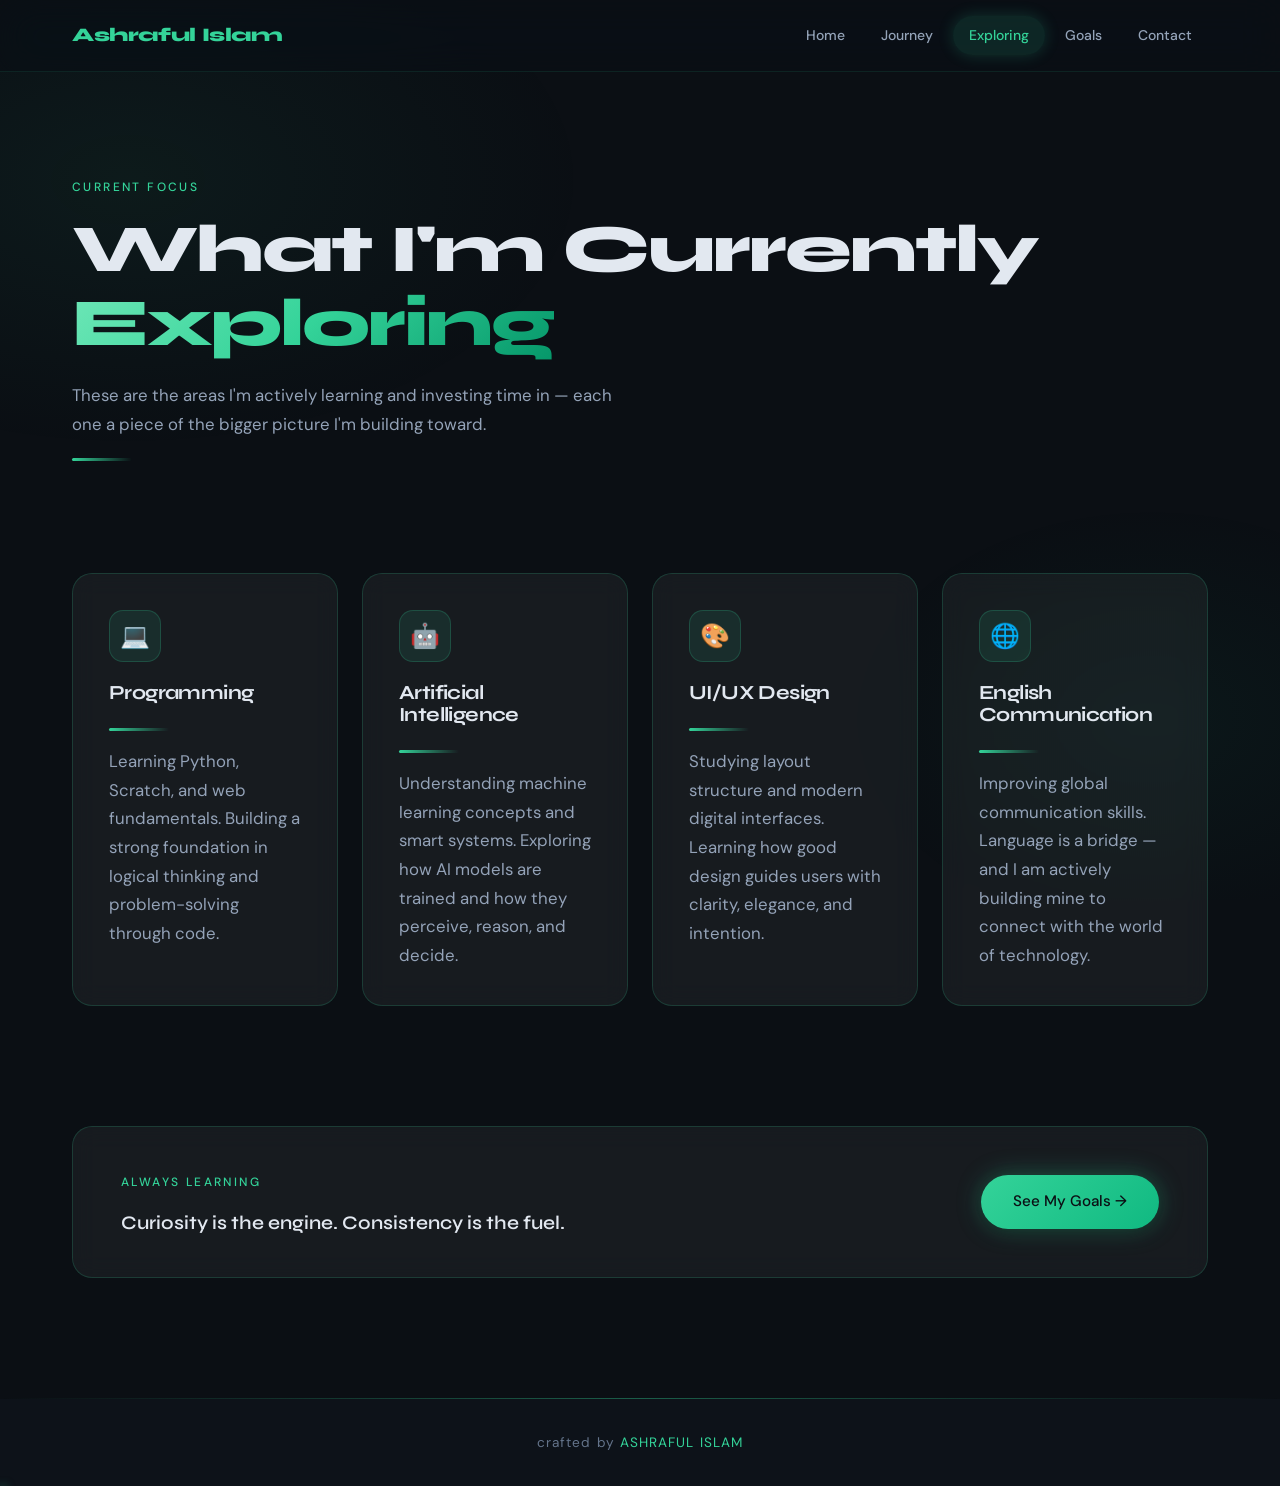
==== exploring.html @ d42720ee "Add files via upload" ====
<!DOCTYPE html>
<html lang="en">
<head>
  <meta charset="UTF-8" />
  <meta name="viewport" content="width=device-width, initial-scale=1.0" />
  <title>Ashraful Islam — Exploring</title>
  <link rel="stylesheet" href="style.css" />
</head>
<body>

  <!-- HEADER -->
  <header>
    <div class="container">
      <a href="index.html" class="logo">Ashraful Islam</a>
      <button class="hamburger" aria-label="Toggle menu">
        <span></span><span></span><span></span>
      </button>
      <nav>
        <a href="index.html">Home</a>
        <a href="journey.html">Journey</a>
        <a href="exploring.html" class="active">Exploring</a>
        <a href="goals.html">Goals</a>
        <a href="contact.html">Contact</a>
      </nav>
    </div>
  </header>

  <main>

    <!-- PAGE HERO -->
    <section style="padding: 100px 0 60px;">
      <div class="container">
        <div class="fade-in">
          <span class="section-label">Current Focus</span>
        </div>
        <h1 class="fade-up delay-1" style="margin-bottom: 20px;">
          What I'm Currently <span class="gradient-text">Exploring</span>
        </h1>
        <p class="fade-up delay-2" style="max-width: 560px;">
          These are the areas I'm actively learning and investing time in — each one a piece of the bigger picture I'm building toward.
        </p>
        <div class="divider fade-up delay-3"></div>
      </div>
    </section>

    <!-- CARDS GRID -->
    <section style="padding: 20px 0 120px;">
      <div class="container">
        <div class="cards-grid">

          <!-- Card 1 -->
          <div class="glass-card explore-card fade-up delay-1">
            <div class="card-icon">💻</div>
            <h3>Programming</h3>
            <div class="divider" style="margin: 12px 0 16px;"></div>
            <p>
              Learning Python, Scratch, and web fundamentals. Building a strong foundation in logical thinking and problem-solving through code.
            </p>
          </div>

          <!-- Card 2 -->
          <div class="glass-card explore-card fade-up delay-2">
            <div class="card-icon">🤖</div>
            <h3>Artificial Intelligence</h3>
            <div class="divider" style="margin: 12px 0 16px;"></div>
            <p>
              Understanding machine learning concepts and smart systems. Exploring how AI models are trained and how they perceive, reason, and decide.
            </p>
          </div>

          <!-- Card 3 -->
          <div class="glass-card explore-card fade-up delay-3">
            <div class="card-icon">🎨</div>
            <h3>UI/UX Design</h3>
            <div class="divider" style="margin: 12px 0 16px;"></div>
            <p>
              Studying layout structure and modern digital interfaces. Learning how good design guides users with clarity, elegance, and intention.
            </p>
          </div>

          <!-- Card 4 -->
          <div class="glass-card explore-card fade-up delay-4">
            <div class="card-icon">🌐</div>
            <h3>English Communication</h3>
            <div class="divider" style="margin: 12px 0 16px;"></div>
            <p>
              Improving global communication skills. Language is a bridge — and I am actively building mine to connect with the world of technology.
            </p>
          </div>

        </div>
      </div>
    </section>

    <!-- BOTTOM CALLOUT -->
    <section style="padding: 0 0 120px;">
      <div class="container">
        <div class="glass-card fade-up" style="display: flex; align-items: center; gap: 32px; flex-wrap: wrap; padding: 40px 48px;">
          <div style="flex: 1; min-width: 200px;">
            <span class="section-label">Always Learning</span>
            <p class="tagline" style="font-family: 'Syne', sans-serif; font-size: 1.2rem; font-weight: 600; color: var(--text);">
              Curiosity is the engine. Consistency is the fuel.
            </p>
          </div>
          <a href="goals.html" class="btn btn-primary" style="flex-shrink: 0;">See My Goals →</a>
        </div>
      </div>
    </section>

  </main>

  <!-- FOOTER -->
  <footer>
    <div class="container">
      <p>crafted by <span>ASHRAFUL ISLAM</span></p>
    </div>
  </footer>

  <script src="script.js"></script>
</body>
</html>
---- style.css ----
@import url('https://fonts.googleapis.com/css2?family=Syne:wght@400;600;700;800&family=DM+Sans:ital,wght@0,300;0,400;0,500;1,300&display=swap');

/* ===== CSS VARIABLES ===== */
:root {
  --bg: #0B0F14;
  --bg-2: #0d1219;
  --surface: rgba(255,255,255,0.03);
  --glass: rgba(255,255,255,0.05);
  --glass-border: rgba(52, 211, 153, 0.18);
  --green: #34d399;
  --green-bright: #6ee7b7;
  --green-neon: #10b981;
  --green-dim: rgba(52, 211, 153, 0.12);
  --text: #e2e8f0;
  --text-muted: #64748b;
  --text-dim: #94a3b8;
  --radius: 20px;
  --radius-sm: 12px;
  --shadow-glow: 0 0 30px rgba(52, 211, 153, 0.15);
  --shadow-card: 0 8px 40px rgba(0,0,0,0.4);
  --header-h: 72px;
}

/* ===== RESET ===== */
*, *::before, *::after {
  box-sizing: border-box;
  margin: 0;
  padding: 0;
}

html { scroll-behavior: smooth; }

body {
  font-family: 'DM Sans', sans-serif;
  background: var(--bg);
  color: var(--text);
  line-height: 1.7;
  min-height: 100vh;
  overflow-x: hidden;
}

/* ===== BACKGROUND MESH ===== */
body::before {
  content: '';
  position: fixed;
  inset: 0;
  background:
    radial-gradient(ellipse 60% 50% at 10% 20%, rgba(52,211,153,0.06) 0%, transparent 60%),
    radial-gradient(ellipse 40% 40% at 90% 80%, rgba(16,185,129,0.05) 0%, transparent 60%);
  pointer-events: none;
  z-index: 0;
}

/* ===== CONTAINER ===== */
.container {
  max-width: 1200px;
  margin: 0 auto;
  padding: 0 32px;
}

/* ===== HEADER ===== */
header {
  position: fixed;
  top: 0;
  left: 0;
  right: 0;
  z-index: 100;
  height: var(--header-h);
  background: rgba(11, 15, 20, 0.7);
  backdrop-filter: blur(20px) saturate(180%);
  -webkit-backdrop-filter: blur(20px) saturate(180%);
  border-bottom: 1px solid rgba(52, 211, 153, 0.1);
  transition: background 0.3s ease, box-shadow 0.3s ease;
}

header.scrolled {
  background: rgba(11, 15, 20, 0.92);
  box-shadow: 0 4px 30px rgba(0,0,0,0.5), 0 1px 0 rgba(52,211,153,0.15);
}

header .container {
  height: 100%;
  display: flex;
  align-items: center;
  justify-content: space-between;
}

.logo {
  font-family: 'Syne', sans-serif;
  font-weight: 800;
  font-size: 1.2rem;
  color: var(--green);
  letter-spacing: -0.02em;
  text-decoration: none;
  transition: opacity 0.2s;
}
.logo:hover { opacity: 0.8; }

nav {
  display: flex;
  align-items: center;
  gap: 4px;
}

nav a {
  font-family: 'DM Sans', sans-serif;
  font-size: 0.875rem;
  font-weight: 500;
  color: var(--text-dim);
  text-decoration: none;
  padding: 8px 16px;
  border-radius: 50px;
  transition: color 0.25s, background 0.25s, box-shadow 0.25s;
  position: relative;
}

nav a:hover {
  color: var(--green);
  background: rgba(52,211,153,0.08);
  box-shadow: 0 0 12px rgba(52,211,153,0.15);
}

nav a.active {
  color: var(--green);
  background: rgba(52,211,153,0.12);
  box-shadow: 0 0 16px rgba(52,211,153,0.2);
}

/* Hamburger */
.hamburger {
  display: none;
  flex-direction: column;
  gap: 5px;
  cursor: pointer;
  padding: 4px;
  background: none;
  border: none;
}
.hamburger span {
  display: block;
  width: 24px;
  height: 2px;
  background: var(--green);
  border-radius: 2px;
  transition: all 0.3s;
}
.hamburger.open span:nth-child(1) { transform: translateY(7px) rotate(45deg); }
.hamburger.open span:nth-child(2) { opacity: 0; }
.hamburger.open span:nth-child(3) { transform: translateY(-7px) rotate(-45deg); }

/* Mobile nav */
@media (max-width: 768px) {
  .hamburger { display: flex; }
  nav {
    position: fixed;
    top: var(--header-h);
    right: -100%;
    width: 240px;
    height: calc(100vh - var(--header-h));
    background: rgba(11,15,20,0.97);
    backdrop-filter: blur(20px);
    flex-direction: column;
    align-items: flex-start;
    padding: 24px 20px;
    gap: 6px;
    border-left: 1px solid var(--glass-border);
    transition: right 0.35s cubic-bezier(0.4,0,0.2,1);
  }
  nav.open { right: 0; }
  nav a { width: 100%; padding: 12px 16px; border-radius: var(--radius-sm); }
}

/* ===== PAGE WRAPPER ===== */
main {
  padding-top: var(--header-h);
  position: relative;
  z-index: 1;
}

/* ===== SECTION BASE ===== */
section {
  padding: 120px 0;
}

/* ===== TYPOGRAPHY ===== */
.section-label {
  font-family: 'DM Sans', sans-serif;
  font-size: 0.75rem;
  font-weight: 500;
  letter-spacing: 0.2em;
  text-transform: uppercase;
  color: var(--green);
  margin-bottom: 16px;
  display: inline-block;
}

h1, h2, h3 {
  font-family: 'Syne', sans-serif;
  letter-spacing: -0.03em;
  line-height: 1.1;
}

h1 { font-size: clamp(2.6rem, 6vw, 4.2rem); font-weight: 800; }
h2 { font-size: clamp(2rem, 4vw, 3rem); font-weight: 700; }
h3 { font-size: 1.25rem; font-weight: 700; }

p { color: var(--text-dim); font-size: 1.05rem; }

/* ===== GRADIENT TEXT ===== */
.gradient-text {
  background: linear-gradient(135deg, var(--green-bright) 0%, var(--green) 50%, #059669 100%);
  -webkit-background-clip: text;
  -webkit-text-fill-color: transparent;
  background-clip: text;
}

/* ===== BUTTONS ===== */
.btn {
  display: inline-flex;
  align-items: center;
  gap: 10px;
  padding: 14px 32px;
  border-radius: 50px;
  font-family: 'DM Sans', sans-serif;
  font-size: 0.95rem;
  font-weight: 500;
  text-decoration: none;
  cursor: pointer;
  transition: all 0.3s ease;
  border: none;
}

.btn-primary {
  background: linear-gradient(135deg, var(--green) 0%, var(--green-neon) 100%);
  color: #0B0F14;
  box-shadow: 0 0 24px rgba(52,211,153,0.35), 0 4px 16px rgba(0,0,0,0.3);
}
.btn-primary:hover {
  transform: translateY(-2px);
  box-shadow: 0 0 40px rgba(52,211,153,0.55), 0 8px 24px rgba(0,0,0,0.4);
}

.btn-outline {
  background: transparent;
  color: var(--green);
  border: 1px solid rgba(52,211,153,0.4);
}
.btn-outline:hover {
  background: rgba(52,211,153,0.08);
  box-shadow: 0 0 20px rgba(52,211,153,0.2);
  transform: translateY(-2px);
}

/* ===== GLASS CARD ===== */
.glass-card {
  background: var(--glass);
  border: 1px solid var(--glass-border);
  border-radius: var(--radius);
  backdrop-filter: blur(12px);
  -webkit-backdrop-filter: blur(12px);
  padding: 36px;
  transition: transform 0.3s ease, box-shadow 0.3s ease, border-color 0.3s ease;
}
.glass-card:hover {
  transform: translateY(-6px);
  box-shadow: var(--shadow-card), 0 0 30px rgba(52,211,153,0.12);
  border-color: rgba(52,211,153,0.35);
}

/* ===== DIVIDER ===== */
.divider {
  width: 60px;
  height: 3px;
  background: linear-gradient(90deg, var(--green), transparent);
  border-radius: 3px;
  margin: 20px 0 32px;
}
.divider.center { margin: 20px auto 32px; }

/* ===== FOOTER ===== */
footer {
  position: relative;
  z-index: 1;
  padding: 32px 0;
  border-top: 1px solid transparent;
  background: linear-gradient(var(--bg-2), var(--bg-2)) padding-box,
              linear-gradient(90deg, transparent, rgba(52,211,153,0.4), transparent) border-box;
  text-align: center;
}
footer p {
  font-size: 0.85rem;
  color: var(--text-muted);
  letter-spacing: 0.08em;
}
footer span { color: var(--green); }

/* ===== ANIMATIONS ===== */
.fade-up {
  opacity: 0;
  transform: translateY(36px);
  transition: opacity 0.7s ease, transform 0.7s ease;
}
.fade-up.visible {
  opacity: 1;
  transform: translateY(0);
}
.fade-in {
  opacity: 0;
  transition: opacity 0.9s ease;
}
.fade-in.visible { opacity: 1; }

/* Stagger delays */
.delay-1 { transition-delay: 0.1s; }
.delay-2 { transition-delay: 0.2s; }
.delay-3 { transition-delay: 0.3s; }
.delay-4 { transition-delay: 0.4s; }
.delay-5 { transition-delay: 0.5s; }

/* ===== GLOW PULSE ===== */
@keyframes glow-pulse {
  0%, 100% { box-shadow: 0 0 24px rgba(52,211,153,0.35), 0 4px 16px rgba(0,0,0,0.3); }
  50% { box-shadow: 0 0 48px rgba(52,211,153,0.6), 0 4px 24px rgba(0,0,0,0.4); }
}
.glow-pulse { animation: glow-pulse 3s ease-in-out infinite; }

/* ===== GRADIENT SHIFT ===== */
@keyframes gradient-shift {
  0% { background-position: 0% 50%; }
  50% { background-position: 100% 50%; }
  100% { background-position: 0% 50%; }
}

/* ===== FLOAT ===== */
@keyframes float {
  0%, 100% { transform: translateY(0); }
  50% { transform: translateY(-12px); }
}

/* ===== PAGE-SPECIFIC ===== */

/* ---- HOME ---- */
.hero {
  min-height: calc(100vh - var(--header-h));
  display: flex;
  align-items: center;
  padding: 80px 0;
}

.hero-inner {
  display: grid;
  grid-template-columns: 1fr auto;
  gap: 60px;
  align-items: center;
}

.hero-content { max-width: 640px; }

.hero-badge {
  display: inline-flex;
  align-items: center;
  gap: 8px;
  background: rgba(52,211,153,0.1);
  border: 1px solid rgba(52,211,153,0.25);
  border-radius: 50px;
  padding: 6px 16px;
  font-size: 0.8rem;
  color: var(--green);
  letter-spacing: 0.1em;
  text-transform: uppercase;
  margin-bottom: 28px;
}
.hero-badge::before {
  content: '';
  width: 6px; height: 6px;
  background: var(--green);
  border-radius: 50%;
  box-shadow: 0 0 8px var(--green);
  animation: glow-pulse 2s infinite;
  flex-shrink: 0;
}

.hero h1 {
  margin-bottom: 24px;
}

.hero-sub {
  font-size: 1.15rem;
  color: var(--text-dim);
  margin-bottom: 40px;
  max-width: 480px;
  line-height: 1.8;
}

.hero-actions { display: flex; gap: 16px; flex-wrap: wrap; }

.hero-orb {
  width: 260px;
  height: 260px;
  border-radius: 50%;
  background: radial-gradient(circle at 35% 35%, rgba(52,211,153,0.25), rgba(16,185,129,0.05) 60%, transparent);
  border: 1px solid rgba(52,211,153,0.2);
  flex-shrink: 0;
  animation: float 6s ease-in-out infinite;
  position: relative;
  display: flex;
  align-items: center;
  justify-content: center;
}
.hero-orb::after {
  content: '';
  position: absolute;
  inset: -20px;
  border-radius: 50%;
  border: 1px dashed rgba(52,211,153,0.1);
  animation: float 8s ease-in-out infinite reverse;
}
.hero-orb-inner {
  width: 100px; height: 100px;
  border-radius: 50%;
  background: radial-gradient(circle, rgba(52,211,153,0.4), transparent 70%);
  animation: glow-pulse 3s ease-in-out infinite;
}

@media (max-width: 768px) {
  .hero-inner { grid-template-columns: 1fr; }
  .hero-orb { display: none; }
}

/* About strip */
.about-strip {
  padding: 80px 0;
}
.about-strip-inner {
  display: grid;
  grid-template-columns: 1fr 2px 1fr;
  gap: 60px;
  align-items: center;
}
.about-divider-line {
  width: 2px;
  height: 120px;
  background: linear-gradient(180deg, transparent, var(--green), transparent);
  margin: 0 auto;
}
@media (max-width: 768px) {
  .about-strip-inner { grid-template-columns: 1fr; }
  .about-divider-line { display: none; }
}

.tagline {
  font-family: 'Syne', sans-serif;
  font-size: clamp(1.1rem, 2.5vw, 1.5rem);
  font-weight: 600;
  color: var(--text);
  line-height: 1.5;
}

/* ---- JOURNEY ---- */
.journey-timeline {
  display: flex;
  flex-direction: column;
  gap: 0;
  position: relative;
  padding-left: 40px;
}
.journey-timeline::before {
  content: '';
  position: absolute;
  left: 12px;
  top: 8px;
  bottom: 8px;
  width: 2px;
  background: linear-gradient(180deg, var(--green), rgba(52,211,153,0.1));
}
.timeline-item {
  position: relative;
  padding: 0 0 56px 40px;
}
.timeline-item:last-child { padding-bottom: 0; }
.timeline-dot {
  position: absolute;
  left: -40px;
  top: 6px;
  width: 26px; height: 26px;
  border-radius: 50%;
  border: 2px solid var(--green);
  background: var(--bg);
  display: flex; align-items: center; justify-content: center;
  box-shadow: 0 0 16px rgba(52,211,153,0.4);
  z-index: 1;
}
.timeline-dot::after {
  content: '';
  width: 8px; height: 8px;
  border-radius: 50%;
  background: var(--green);
}
.timeline-number {
  font-family: 'Syne', sans-serif;
  font-size: 0.7rem;
  font-weight: 800;
  color: var(--green);
  letter-spacing: 0.1em;
  margin-bottom: 8px;
}
.timeline-item h3 { margin-bottom: 12px; color: var(--text); }
.timeline-item p { max-width: 520px; }

/* ---- EXPLORING ---- */
.cards-grid {
  display: grid;
  grid-template-columns: repeat(auto-fit, minmax(260px, 1fr));
  gap: 24px;
}
.explore-card { display: flex; flex-direction: column; }
.card-icon {
  width: 52px; height: 52px;
  border-radius: 14px;
  background: rgba(52,211,153,0.1);
  border: 1px solid rgba(52,211,153,0.2);
  display: flex; align-items: center; justify-content: center;
  margin-bottom: 20px;
  font-size: 1.5rem;
}
.explore-card h3 { margin-bottom: 12px; }
.explore-card p { flex: 1; }

/* ---- GOALS ---- */
.goals-list {
  display: flex;
  flex-direction: column;
  gap: 16px;
  max-width: 700px;
  margin: 0 auto;
}
.goal-item {
  display: flex;
  align-items: flex-start;
  gap: 18px;
  padding: 28px 32px;
  background: var(--glass);
  border: 1px solid var(--glass-border);
  border-radius: var(--radius);
  transition: transform 0.3s, border-color 0.3s, box-shadow 0.3s;
}
.goal-item:hover {
  transform: translateX(8px);
  border-color: rgba(52,211,153,0.35);
  box-shadow: 0 0 20px rgba(52,211,153,0.1);
}
.goal-number {
  font-family: 'Syne', sans-serif;
  font-size: 0.75rem;
  font-weight: 800;
  color: var(--green);
  background: rgba(52,211,153,0.1);
  border-radius: 50%;
  width: 32px; height: 32px;
  display: flex; align-items: center; justify-content: center;
  flex-shrink: 0;
  margin-top: 2px;
}
.goal-item p { color: var(--text); font-size: 1rem; }

.goals-header { text-align: center; margin-bottom: 60px; }

/* ---- CONTACT ---- */
.contact-wrapper {
  display: grid;
  grid-template-columns: 1fr 1.5fr;
  gap: 60px;
  align-items: start;
}
@media (max-width: 768px) {
  .contact-wrapper { grid-template-columns: 1fr; }
}
.contact-info h2 { margin-bottom: 16px; }
.contact-info p { margin-bottom: 32px; }
.contact-detail {
  display: flex; align-items: center; gap: 12px;
  color: var(--text-dim);
  font-size: 0.9rem;
  margin-bottom: 12px;
}
.contact-detail-icon {
  width: 36px; height: 36px;
  border-radius: 10px;
  background: rgba(52,211,153,0.1);
  border: 1px solid rgba(52,211,153,0.2);
  display: flex; align-items: center; justify-content: center;
  font-size: 1rem;
  flex-shrink: 0;
}

.form-group { margin-bottom: 20px; }
.form-group label {
  display: block;
  font-size: 0.85rem;
  color: var(--text-dim);
  margin-bottom: 8px;
  letter-spacing: 0.04em;
}
.form-group input,
.form-group textarea {
  width: 100%;
  background: rgba(255,255,255,0.04);
  border: 1px solid rgba(52,211,153,0.15);
  border-radius: var(--radius-sm);
  padding: 14px 18px;
  color: var(--text);
  font-family: 'DM Sans', sans-serif;
  font-size: 0.95rem;
  outline: none;
  transition: border-color 0.3s, box-shadow 0.3s;
  resize: none;
}
.form-group input::placeholder,
.form-group textarea::placeholder { color: var(--text-muted); }
.form-group input:focus,
.form-group textarea:focus {
  border-color: rgba(52,211,153,0.5);
  box-shadow: 0 0 0 3px rgba(52,211,153,0.08);
  background: rgba(255,255,255,0.06);
}
.form-group textarea { height: 140px; }

.success-msg {
  display: none;
  text-align: center;
  padding: 24px;
  background: rgba(52,211,153,0.08);
  border: 1px solid rgba(52,211,153,0.3);
  border-radius: var(--radius-sm);
  color: var(--green);
  font-family: 'Syne', sans-serif;
  font-weight: 600;
  margin-top: 16px;
  animation: fadeIn 0.5s ease;
}
@keyframes fadeIn { from { opacity: 0; transform: scale(0.97); } to { opacity: 1; transform: scale(1); } }
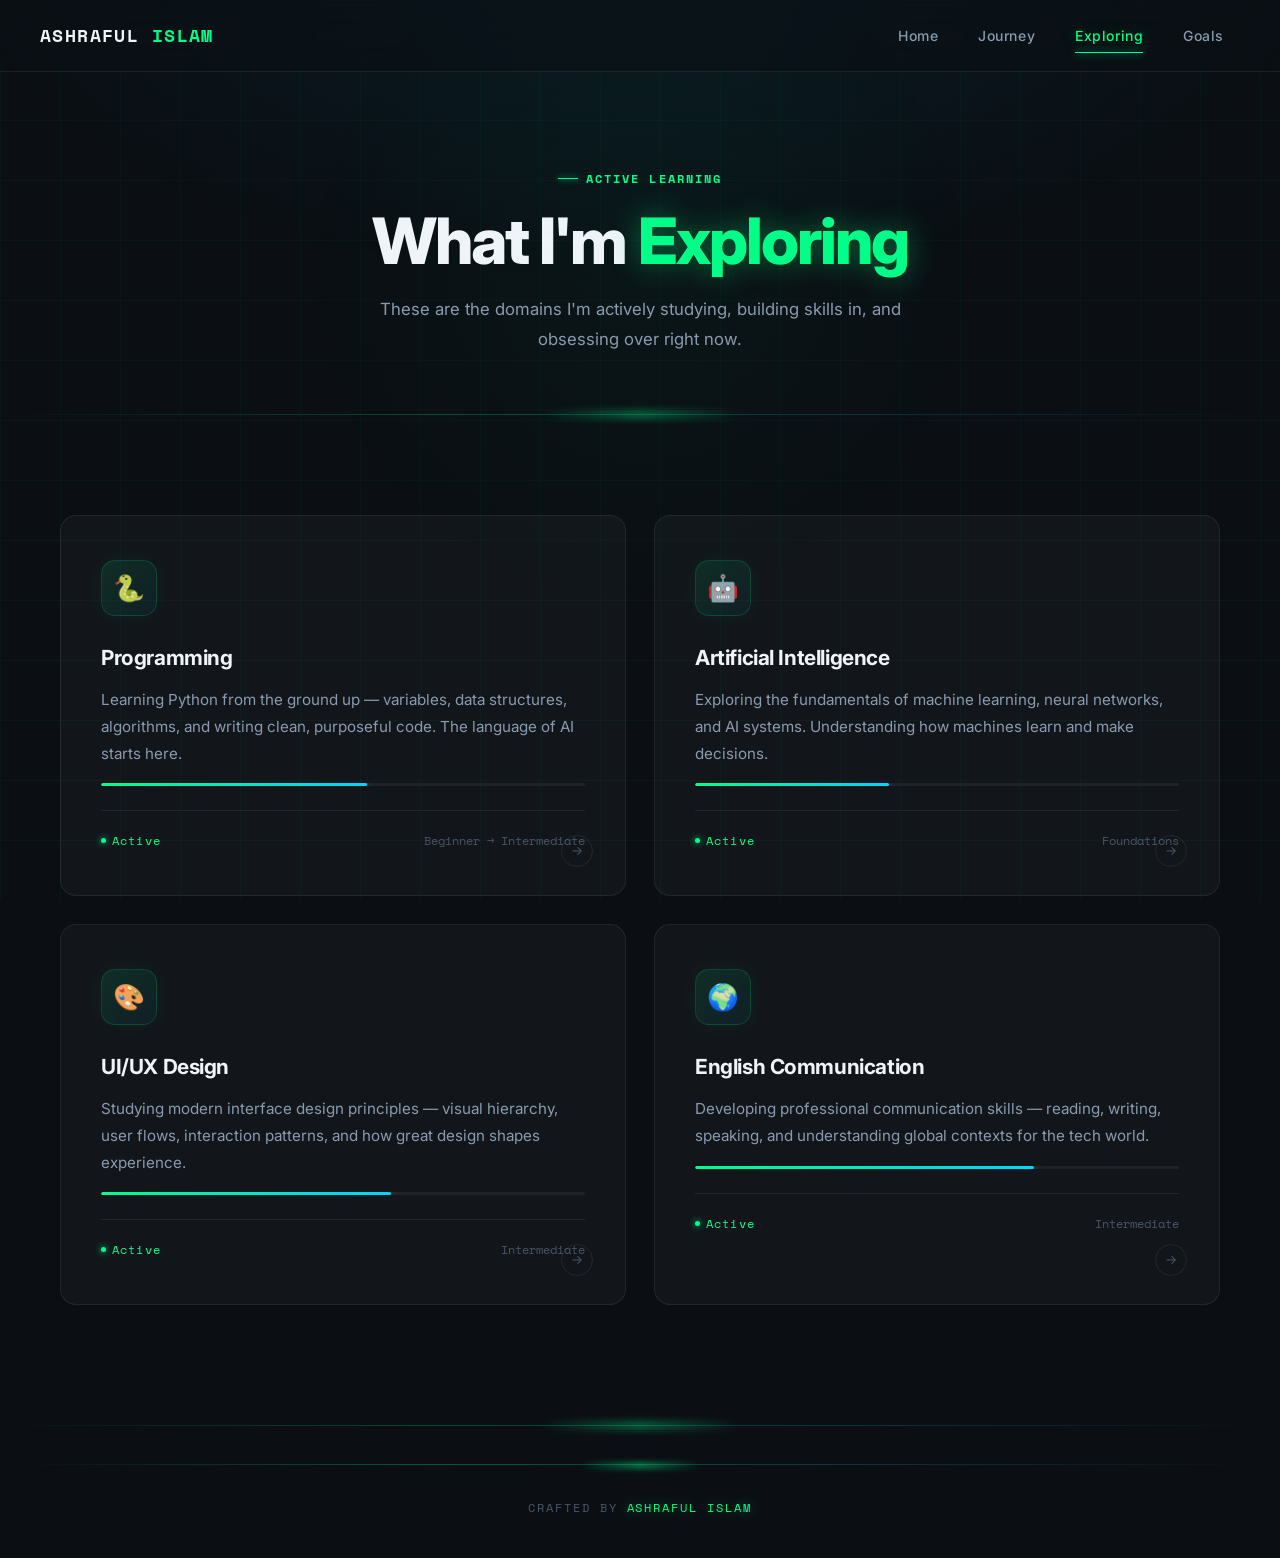
==== commit 24a61977: "Add files via upload" ====
--- a/exploring.html
+++ b/exploring.html
@@ -4,118 +4,244 @@
   <meta charset="UTF-8" />
   <meta name="viewport" content="width=device-width, initial-scale=1.0" />
   <title>Ashraful Islam — Exploring</title>
+  <meta name="description" content="Areas I'm currently exploring and studying." />
   <link rel="stylesheet" href="style.css" />
+  <style>
+    /* Exploring page specific */
+    .exploring-header {
+      padding: 160px 20px 60px;
+      text-align: center;
+    }
+
+    .exploring-header-inner {
+      max-width: 700px;
+      margin: auto;
+    }
+
+    .exploring-header .section-label {
+      justify-content: center;
+    }
+
+    .cards-section {
+      padding: 40px 0 120px;
+    }
+
+    /* Extended card content */
+    .card-meta {
+      display: flex;
+      align-items: center;
+      justify-content: space-between;
+      margin-top: 24px;
+      padding-top: 20px;
+      border-top: 1px solid var(--glass-border);
+    }
+
+    .card-status {
+      font-size: 0.72rem;
+      font-family: var(--font-mono);
+      letter-spacing: 0.1em;
+      color: var(--neon-green);
+      display: flex;
+      align-items: center;
+      gap: 6px;
+    }
+
+    .card-status::before {
+      content: '';
+      width: 5px;
+      height: 5px;
+      background: var(--neon-green);
+      border-radius: 50%;
+      box-shadow: 0 0 6px var(--neon-green);
+      animation: pulse 2s infinite;
+    }
+
+    .card-level {
+      font-size: 0.72rem;
+      color: var(--text-muted);
+      font-family: var(--font-mono);
+    }
+
+    /* Progress bar */
+    .card-progress {
+      margin-top: 16px;
+      height: 3px;
+      background: rgba(255,255,255,0.05);
+      border-radius: 100px;
+      overflow: hidden;
+    }
+
+    .card-progress-fill {
+      height: 100%;
+      background: linear-gradient(90deg, var(--neon-green), var(--cyan));
+      border-radius: 100px;
+      transform: scaleX(0);
+      transform-origin: left;
+      transition: transform 1s cubic-bezier(0.23,1,0.32,1) 0.3s;
+      box-shadow: 0 0 8px rgba(0,255,136,0.5);
+    }
+
+    .tilt-card.in-view .card-progress-fill {
+      transform: scaleX(1);
+    }
+
+    /* Featured card (spans 2 cols) */
+    .card-featured {
+      grid-column: span 2;
+    }
+
+    @media (max-width: 768px) {
+      .card-featured { grid-column: span 1; }
+    }
+
+    /* Ambient */
+    .explore-ambient {
+      position: fixed;
+      width: 700px;
+      height: 700px;
+      top: 30%;
+      left: 50%;
+      transform: translate(-50%, -50%);
+      background: radial-gradient(circle, rgba(0,255,136,0.03) 0%, transparent 70%);
+      pointer-events: none;
+      z-index: 0;
+    }
+  </style>
 </head>
 <body>
 
-  <!-- HEADER -->
-  <header>
-    <div class="container">
-      <a href="index.html" class="logo">Ashraful Islam</a>
-      <button class="hamburger" aria-label="Toggle menu">
+  <div class="explore-ambient"></div>
+
+  <!-- ===== NAVIGATION ===== -->
+  <nav class="nav">
+    <div class="nav-inner">
+      <a href="index.html" class="nav-logo">Ashraful <span>Islam</span></a>
+      <button class="nav-toggle" aria-label="Toggle navigation">
         <span></span><span></span><span></span>
       </button>
-      <nav>
-        <a href="index.html">Home</a>
-        <a href="journey.html">Journey</a>
-        <a href="exploring.html" class="active">Exploring</a>
-        <a href="goals.html">Goals</a>
-        <a href="contact.html">Contact</a>
-      </nav>
+      <ul class="nav-links">
+        <li><a href="index.html">Home</a></li>
+        <li><a href="journey.html">Journey</a></li>
+        <li><a href="exploring.html" class="active">Exploring</a></li>
+        <li><a href="goals.html">Goals</a></li>
+      </ul>
     </div>
-  </header>
-
-  <main>
-
-    <!-- PAGE HERO -->
-    <section style="padding: 100px 0 60px;">
-      <div class="container">
-        <div class="fade-in">
-          <span class="section-label">Current Focus</span>
-        </div>
-        <h1 class="fade-up delay-1" style="margin-bottom: 20px;">
-          What I'm Currently <span class="gradient-text">Exploring</span>
-        </h1>
-        <p class="fade-up delay-2" style="max-width: 560px;">
-          These are the areas I'm actively learning and investing time in — each one a piece of the bigger picture I'm building toward.
-        </p>
-        <div class="divider fade-up delay-3"></div>
+  </nav>
+
+  <!-- ===== PAGE HEADER ===== -->
+  <div class="exploring-header">
+    <div class="exploring-header-inner">
+      <div class="section-label reveal">Active Learning</div>
+      <h1 class="section-title reveal" style="transition-delay:0.1s; font-size: clamp(2.5rem,5vw,4rem);">
+        What I'm <span class="accent">Exploring</span>
+      </h1>
+      <p class="section-subtitle reveal" style="transition-delay:0.2s; margin:auto; text-align:center;">
+        These are the domains I'm actively studying, building skills in, and obsessing over right now.
+      </p>
+    </div>
+  </div>
+
+  <div class="glow-divider" style="position:relative;z-index:1;"></div>
+
+  <!-- ===== CARDS GRID ===== -->
+  <section class="cards-section">
+    <div class="container">
+      <div class="cards-grid">
+
+        <!-- Card 1: Programming -->
+        <div class="tilt-card">
+          <div class="card-icon-wrap">🐍</div>
+          <h3>Programming</h3>
+          <p>
+            Learning Python from the ground up — variables, data structures, algorithms, and writing clean, purposeful code. The language of AI starts here.
+          </p>
+          <div class="card-progress">
+            <div class="card-progress-fill" style="--fill: 55%; width: 55%;"></div>
+          </div>
+          <div class="card-meta">
+            <span class="card-status">Active</span>
+            <span class="card-level">Beginner → Intermediate</span>
+          </div>
+          <div class="card-arrow">→</div>
+        </div>
+
+        <!-- Card 2: AI -->
+        <div class="tilt-card">
+          <div class="card-icon-wrap">🤖</div>
+          <h3>Artificial Intelligence</h3>
+          <p>
+            Exploring the fundamentals of machine learning, neural networks, and AI systems. Understanding how machines learn and make decisions.
+          </p>
+          <div class="card-progress">
+            <div class="card-progress-fill" style="width: 40%;"></div>
+          </div>
+          <div class="card-meta">
+            <span class="card-status">Active</span>
+            <span class="card-level">Foundations</span>
+          </div>
+          <div class="card-arrow">→</div>
+        </div>
+
+        <!-- Card 3: UI/UX -->
+        <div class="tilt-card">
+          <div class="card-icon-wrap">🎨</div>
+          <h3>UI/UX Design</h3>
+          <p>
+            Studying modern interface design principles — visual hierarchy, user flows, interaction patterns, and how great design shapes experience.
+          </p>
+          <div class="card-progress">
+            <div class="card-progress-fill" style="width: 60%;"></div>
+          </div>
+          <div class="card-meta">
+            <span class="card-status">Active</span>
+            <span class="card-level">Intermediate</span>
+          </div>
+          <div class="card-arrow">→</div>
+        </div>
+
+        <!-- Card 4: English -->
+        <div class="tilt-card">
+          <div class="card-icon-wrap">🌍</div>
+          <h3>English Communication</h3>
+          <p>
+            Developing professional communication skills — reading, writing, speaking, and understanding global contexts for the tech world.
+          </p>
+          <div class="card-progress">
+            <div class="card-progress-fill" style="width: 70%;"></div>
+          </div>
+          <div class="card-meta">
+            <span class="card-status">Active</span>
+            <span class="card-level">Intermediate</span>
+          </div>
+          <div class="card-arrow">→</div>
+        </div>
+
       </div>
-    </section>
-
-    <!-- CARDS GRID -->
-    <section style="padding: 20px 0 120px;">
-      <div class="container">
-        <div class="cards-grid">
-
-          <!-- Card 1 -->
-          <div class="glass-card explore-card fade-up delay-1">
-            <div class="card-icon">💻</div>
-            <h3>Programming</h3>
-            <div class="divider" style="margin: 12px 0 16px;"></div>
-            <p>
-              Learning Python, Scratch, and web fundamentals. Building a strong foundation in logical thinking and problem-solving through code.
-            </p>
-          </div>
-
-          <!-- Card 2 -->
-          <div class="glass-card explore-card fade-up delay-2">
-            <div class="card-icon">🤖</div>
-            <h3>Artificial Intelligence</h3>
-            <div class="divider" style="margin: 12px 0 16px;"></div>
-            <p>
-              Understanding machine learning concepts and smart systems. Exploring how AI models are trained and how they perceive, reason, and decide.
-            </p>
-          </div>
-
-          <!-- Card 3 -->
-          <div class="glass-card explore-card fade-up delay-3">
-            <div class="card-icon">🎨</div>
-            <h3>UI/UX Design</h3>
-            <div class="divider" style="margin: 12px 0 16px;"></div>
-            <p>
-              Studying layout structure and modern digital interfaces. Learning how good design guides users with clarity, elegance, and intention.
-            </p>
-          </div>
-
-          <!-- Card 4 -->
-          <div class="glass-card explore-card fade-up delay-4">
-            <div class="card-icon">🌐</div>
-            <h3>English Communication</h3>
-            <div class="divider" style="margin: 12px 0 16px;"></div>
-            <p>
-              Improving global communication skills. Language is a bridge — and I am actively building mine to connect with the world of technology.
-            </p>
-          </div>
-
-        </div>
-      </div>
-    </section>
-
-    <!-- BOTTOM CALLOUT -->
-    <section style="padding: 0 0 120px;">
-      <div class="container">
-        <div class="glass-card fade-up" style="display: flex; align-items: center; gap: 32px; flex-wrap: wrap; padding: 40px 48px;">
-          <div style="flex: 1; min-width: 200px;">
-            <span class="section-label">Always Learning</span>
-            <p class="tagline" style="font-family: 'Syne', sans-serif; font-size: 1.2rem; font-weight: 600; color: var(--text);">
-              Curiosity is the engine. Consistency is the fuel.
-            </p>
-          </div>
-          <a href="goals.html" class="btn btn-primary" style="flex-shrink: 0;">See My Goals →</a>
-        </div>
-      </div>
-    </section>
-
-  </main>
-
-  <!-- FOOTER -->
+    </div>
+  </section>
+
+  <div class="glow-divider" style="position:relative;z-index:1;"></div>
+
+  <!-- ===== FOOTER ===== -->
   <footer>
-    <div class="container">
-      <p>crafted by <span>ASHRAFUL ISLAM</span></p>
-    </div>
+    <div class="footer-line"></div>
+    <p class="footer-text">crafted by <span>ASHRAFUL ISLAM</span></p>
   </footer>
 
   <script src="script.js"></script>
+  <script>
+    // Animate progress bars when cards come into view
+    document.addEventListener('DOMContentLoaded', () => {
+      const observer = new IntersectionObserver((entries) => {
+        entries.forEach(entry => {
+          if (entry.isIntersecting) {
+            entry.target.classList.add('in-view');
+          }
+        });
+      }, { threshold: 0.3 });
+
+      document.querySelectorAll('.tilt-card').forEach(card => observer.observe(card));
+    });
+  </script>
 </body>
 </html>
--- a/style.css
+++ b/style.css
@@ -1,52 +1,75 @@
-@import url('https://fonts.googleapis.com/css2?family=Syne:wght@400;600;700;800&family=DM+Sans:ital,wght@0,300;0,400;0,500;1,300&display=swap');
+/* ===== IMPORTS ===== */
+@import url('https://fonts.googleapis.com/css2?family=Inter:wght@300;400;500;600;700;800;900&family=Space+Mono:wght@400;700&display=swap');
 
 /* ===== CSS VARIABLES ===== */
 :root {
   --bg: #0B0F14;
-  --bg-2: #0d1219;
-  --surface: rgba(255,255,255,0.03);
-  --glass: rgba(255,255,255,0.05);
-  --glass-border: rgba(52, 211, 153, 0.18);
-  --green: #34d399;
-  --green-bright: #6ee7b7;
-  --green-neon: #10b981;
-  --green-dim: rgba(52, 211, 153, 0.12);
-  --text: #e2e8f0;
-  --text-muted: #64748b;
-  --text-dim: #94a3b8;
-  --radius: 20px;
-  --radius-sm: 12px;
-  --shadow-glow: 0 0 30px rgba(52, 211, 153, 0.15);
-  --shadow-card: 0 8px 40px rgba(0,0,0,0.4);
-  --header-h: 72px;
-}
-
-/* ===== RESET ===== */
+  --bg-2: #0e1318;
+  --bg-3: #111820;
+  --neon-green: #00FF88;
+  --neon-green-dim: #00ff8840;
+  --neon-green-glow: #00ff8820;
+  --cyan: #00D4FF;
+  --cyan-dim: #00d4ff30;
+  --cyan-glow: #00d4ff15;
+  --glass: rgba(255,255,255,0.03);
+  --glass-border: rgba(255,255,255,0.07);
+  --glass-hover: rgba(255,255,255,0.06);
+  --text-primary: #F0F4F8;
+  --text-secondary: #8A9BB0;
+  --text-muted: #4A5568;
+  --font-main: 'Inter', sans-serif;
+  --font-mono: 'Space Mono', monospace;
+  --radius: 16px;
+  --radius-sm: 8px;
+  --transition: 0.35s cubic-bezier(0.23, 1, 0.32, 1);
+  --transition-fast: 0.2s cubic-bezier(0.23, 1, 0.32, 1);
+}
+
+/* ===== RESET & BASE ===== */
 *, *::before, *::after {
-  box-sizing: border-box;
   margin: 0;
   padding: 0;
-}
-
-html { scroll-behavior: smooth; }
+  box-sizing: border-box;
+}
+
+html {
+  scroll-behavior: smooth;
+  overflow-x: hidden;
+}
 
 body {
-  font-family: 'DM Sans', sans-serif;
-  background: var(--bg);
-  color: var(--text);
+  font-family: var(--font-main);
+  background-color: var(--bg);
+  color: var(--text-primary);
   line-height: 1.7;
+  overflow-x: hidden;
   min-height: 100vh;
-  overflow-x: hidden;
-}
-
-/* ===== BACKGROUND MESH ===== */
+}
+
+/* ===== SCROLLBAR ===== */
+::-webkit-scrollbar { width: 4px; }
+::-webkit-scrollbar-track { background: var(--bg); }
+::-webkit-scrollbar-thumb { background: var(--neon-green-dim); border-radius: 4px; }
+
+/* ===== GRID BACKGROUND ===== */
 body::before {
   content: '';
   position: fixed;
   inset: 0;
-  background:
-    radial-gradient(ellipse 60% 50% at 10% 20%, rgba(52,211,153,0.06) 0%, transparent 60%),
-    radial-gradient(ellipse 40% 40% at 90% 80%, rgba(16,185,129,0.05) 0%, transparent 60%);
+  background-image:
+    linear-gradient(rgba(0,255,136,0.03) 1px, transparent 1px),
+    linear-gradient(90deg, rgba(0,255,136,0.03) 1px, transparent 1px);
+  background-size: 60px 60px;
+  pointer-events: none;
+  z-index: 0;
+}
+
+body::after {
+  content: '';
+  position: fixed;
+  inset: 0;
+  background: radial-gradient(ellipse 80% 60% at 50% -10%, rgba(0,212,255,0.08) 0%, transparent 70%);
   pointer-events: none;
   z-index: 0;
 }
@@ -54,80 +77,117 @@
 /* ===== CONTAINER ===== */
 .container {
   max-width: 1200px;
-  margin: 0 auto;
-  padding: 0 32px;
-}
-
-/* ===== HEADER ===== */
-header {
+  margin: auto;
+  padding: 0 20px;
+  position: relative;
+  z-index: 1;
+}
+
+/* ===== NAVIGATION ===== */
+.nav {
   position: fixed;
   top: 0;
   left: 0;
   right: 0;
-  z-index: 100;
-  height: var(--header-h);
-  background: rgba(11, 15, 20, 0.7);
-  backdrop-filter: blur(20px) saturate(180%);
-  -webkit-backdrop-filter: blur(20px) saturate(180%);
-  border-bottom: 1px solid rgba(52, 211, 153, 0.1);
-  transition: background 0.3s ease, box-shadow 0.3s ease;
-}
-
-header.scrolled {
-  background: rgba(11, 15, 20, 0.92);
-  box-shadow: 0 4px 30px rgba(0,0,0,0.5), 0 1px 0 rgba(52,211,153,0.15);
-}
-
-header .container {
-  height: 100%;
+  z-index: 1000;
+  padding: 0 20px;
+  height: 72px;
   display: flex;
   align-items: center;
   justify-content: space-between;
-}
-
-.logo {
-  font-family: 'Syne', sans-serif;
-  font-weight: 800;
-  font-size: 1.2rem;
-  color: var(--green);
-  letter-spacing: -0.02em;
+  background: rgba(11, 15, 20, 0.6);
+  backdrop-filter: blur(24px);
+  -webkit-backdrop-filter: blur(24px);
+  border-bottom: 1px solid var(--glass-border);
+  transition: var(--transition);
+}
+
+.nav.scrolled {
+  background: rgba(11, 15, 20, 0.85);
+  box-shadow: 0 4px 40px rgba(0,0,0,0.4);
+}
+
+.nav-inner {
+  max-width: 1200px;
+  width: 100%;
+  margin: auto;
+  display: flex;
+  align-items: center;
+  justify-content: space-between;
+}
+
+.nav-logo {
+  font-size: 1.1rem;
+  font-weight: 700;
+  letter-spacing: 0.08em;
+  color: var(--text-primary);
   text-decoration: none;
-  transition: opacity 0.2s;
-}
-.logo:hover { opacity: 0.8; }
-
-nav {
+  text-transform: uppercase;
+  font-family: var(--font-mono);
+  transition: var(--transition-fast);
+}
+
+.nav-logo span {
+  color: var(--neon-green);
+}
+
+.nav-logo:hover {
+  text-shadow: 0 0 20px var(--neon-green);
+}
+
+.nav-links {
   display: flex;
   align-items: center;
-  gap: 4px;
-}
-
-nav a {
-  font-family: 'DM Sans', sans-serif;
+  gap: 8px;
+  list-style: none;
+}
+
+.nav-links a {
+  display: inline-block;
+  padding: 8px 16px;
+  color: var(--text-secondary);
+  text-decoration: none;
   font-size: 0.875rem;
   font-weight: 500;
-  color: var(--text-dim);
-  text-decoration: none;
-  padding: 8px 16px;
-  border-radius: 50px;
-  transition: color 0.25s, background 0.25s, box-shadow 0.25s;
-  position: relative;
-}
-
-nav a:hover {
-  color: var(--green);
-  background: rgba(52,211,153,0.08);
-  box-shadow: 0 0 12px rgba(52,211,153,0.15);
-}
-
-nav a.active {
-  color: var(--green);
-  background: rgba(52,211,153,0.12);
-  box-shadow: 0 0 16px rgba(52,211,153,0.2);
-}
-
-/* Hamburger */
-.hamburger {
+  letter-spacing: 0.04em;
+  position: relative;
+  transition: var(--transition-fast);
+  border-radius: var(--radius-sm);
+}
+
+.nav-links a::after {
+  content: '';
+  position: absolute;
+  bottom: 2px;
+  left: 16px;
+  right: 16px;
+  height: 1.5px;
+  background: var(--neon-green);
+  transform: scaleX(0);
+  transform-origin: center;
+  transition: transform var(--transition);
+  box-shadow: 0 0 8px var(--neon-green);
+}
+
+.nav-links a:hover {
+  color: var(--text-primary);
+}
+
+.nav-links a:hover::after {
+  transform: scaleX(1);
+}
+
+.nav-links a.active {
+  color: var(--neon-green);
+  text-shadow: 0 0 16px var(--neon-green-dim);
+}
+
+.nav-links a.active::after {
+  transform: scaleX(1);
+}
+
+/* Mobile nav */
+.nav-toggle {
   display: none;
   flex-direction: column;
   gap: 5px;
@@ -136,506 +196,1082 @@
   background: none;
   border: none;
 }
-.hamburger span {
+
+.nav-toggle span {
   display: block;
   width: 24px;
   height: 2px;
-  background: var(--green);
+  background: var(--text-primary);
   border-radius: 2px;
-  transition: all 0.3s;
-}
-.hamburger.open span:nth-child(1) { transform: translateY(7px) rotate(45deg); }
-.hamburger.open span:nth-child(2) { opacity: 0; }
-.hamburger.open span:nth-child(3) { transform: translateY(-7px) rotate(-45deg); }
-
-/* Mobile nav */
-@media (max-width: 768px) {
-  .hamburger { display: flex; }
-  nav {
-    position: fixed;
-    top: var(--header-h);
-    right: -100%;
-    width: 240px;
-    height: calc(100vh - var(--header-h));
-    background: rgba(11,15,20,0.97);
-    backdrop-filter: blur(20px);
-    flex-direction: column;
-    align-items: flex-start;
-    padding: 24px 20px;
-    gap: 6px;
-    border-left: 1px solid var(--glass-border);
-    transition: right 0.35s cubic-bezier(0.4,0,0.2,1);
-  }
-  nav.open { right: 0; }
-  nav a { width: 100%; padding: 12px 16px; border-radius: var(--radius-sm); }
-}
-
-/* ===== PAGE WRAPPER ===== */
-main {
-  padding-top: var(--header-h);
-  position: relative;
-  z-index: 1;
-}
-
-/* ===== SECTION BASE ===== */
-section {
-  padding: 120px 0;
-}
-
-/* ===== TYPOGRAPHY ===== */
-.section-label {
-  font-family: 'DM Sans', sans-serif;
-  font-size: 0.75rem;
-  font-weight: 500;
-  letter-spacing: 0.2em;
+  transition: var(--transition);
+}
+
+/* ===== HERO SECTION ===== */
+.hero {
+  min-height: 100vh;
+  display: flex;
+  align-items: center;
+  padding-top: 72px;
+  position: relative;
+  overflow: hidden;
+}
+
+.hero-inner {
+  display: grid;
+  grid-template-columns: 1fr 1fr;
+  gap: 80px;
+  align-items: center;
+  padding: 80px 20px;
+  max-width: 1200px;
+  margin: auto;
+  width: 100%;
+}
+
+/* Badge */
+.hero-badge {
+  display: inline-flex;
+  align-items: center;
+  gap: 8px;
+  padding: 8px 20px;
+  border: 1px solid var(--neon-green-dim);
+  border-radius: 100px;
+  font-size: 0.78rem;
+  font-weight: 600;
+  letter-spacing: 0.12em;
   text-transform: uppercase;
-  color: var(--green);
-  margin-bottom: 16px;
-  display: inline-block;
-}
-
-h1, h2, h3 {
-  font-family: 'Syne', sans-serif;
+  color: var(--neon-green);
+  background: rgba(0,255,136,0.04);
+  box-shadow: 0 0 20px rgba(0,255,136,0.08), inset 0 0 20px rgba(0,255,136,0.04);
+  margin-bottom: 28px;
+  animation: fadeUp 0.8s ease forwards;
+  opacity: 0;
+  animation-delay: 0.1s;
+}
+
+.hero-badge::before {
+  content: '';
+  width: 6px;
+  height: 6px;
+  background: var(--neon-green);
+  border-radius: 50%;
+  box-shadow: 0 0 8px var(--neon-green);
+  animation: pulse 2s infinite;
+}
+
+/* Hero headline */
+.hero-headline {
+  font-size: clamp(3rem, 5.5vw, 5rem);
+  font-weight: 900;
+  line-height: 1.05;
   letter-spacing: -0.03em;
-  line-height: 1.1;
-}
-
-h1 { font-size: clamp(2.6rem, 6vw, 4.2rem); font-weight: 800; }
-h2 { font-size: clamp(2rem, 4vw, 3rem); font-weight: 700; }
-h3 { font-size: 1.25rem; font-weight: 700; }
-
-p { color: var(--text-dim); font-size: 1.05rem; }
-
-/* ===== GRADIENT TEXT ===== */
-.gradient-text {
-  background: linear-gradient(135deg, var(--green-bright) 0%, var(--green) 50%, #059669 100%);
-  -webkit-background-clip: text;
-  -webkit-text-fill-color: transparent;
-  background-clip: text;
-}
-
-/* ===== BUTTONS ===== */
-.btn {
+  margin-bottom: 24px;
+}
+
+.hero-headline .line {
+  display: block;
+  opacity: 0;
+  transform: translateY(30px);
+  animation: fadeUp 0.8s ease forwards;
+}
+
+.hero-headline .line:nth-child(1) { animation-delay: 0.2s; }
+.hero-headline .line:nth-child(2) { animation-delay: 0.35s; }
+.hero-headline .line:nth-child(3) { animation-delay: 0.5s; }
+
+.hero-headline .glow-text {
+  color: var(--neon-green);
+  text-shadow: 0 0 40px rgba(0,255,136,0.5), 0 0 80px rgba(0,255,136,0.2);
+  position: relative;
+}
+
+.hero-subtitle {
+  font-size: 1.05rem;
+  color: var(--text-secondary);
+  max-width: 480px;
+  line-height: 1.8;
+  opacity: 0;
+  animation: fadeUp 0.8s ease forwards;
+  animation-delay: 0.65s;
+  margin-bottom: 40px;
+}
+
+.hero-cta {
+  display: flex;
+  gap: 16px;
+  flex-wrap: wrap;
+  opacity: 0;
+  animation: fadeUp 0.8s ease forwards;
+  animation-delay: 0.8s;
+}
+
+.btn-primary {
   display: inline-flex;
   align-items: center;
-  gap: 10px;
+  gap: 8px;
   padding: 14px 32px;
-  border-radius: 50px;
-  font-family: 'DM Sans', sans-serif;
-  font-size: 0.95rem;
-  font-weight: 500;
+  background: var(--neon-green);
+  color: #0B0F14;
+  font-weight: 700;
+  font-size: 0.9rem;
+  letter-spacing: 0.06em;
+  text-transform: uppercase;
+  border-radius: var(--radius-sm);
   text-decoration: none;
-  cursor: pointer;
-  transition: all 0.3s ease;
-  border: none;
-}
-
-.btn-primary {
-  background: linear-gradient(135deg, var(--green) 0%, var(--green-neon) 100%);
-  color: #0B0F14;
-  box-shadow: 0 0 24px rgba(52,211,153,0.35), 0 4px 16px rgba(0,0,0,0.3);
-}
+  transition: var(--transition);
+  box-shadow: 0 0 30px rgba(0,255,136,0.3);
+}
+
 .btn-primary:hover {
   transform: translateY(-2px);
-  box-shadow: 0 0 40px rgba(52,211,153,0.55), 0 8px 24px rgba(0,0,0,0.4);
+  box-shadow: 0 0 50px rgba(0,255,136,0.5), 0 8px 30px rgba(0,0,0,0.3);
 }
 
 .btn-outline {
-  background: transparent;
-  color: var(--green);
-  border: 1px solid rgba(52,211,153,0.4);
-}
+  display: inline-flex;
+  align-items: center;
+  gap: 8px;
+  padding: 14px 32px;
+  border: 1px solid var(--glass-border);
+  color: var(--text-primary);
+  font-weight: 600;
+  font-size: 0.9rem;
+  letter-spacing: 0.04em;
+  border-radius: var(--radius-sm);
+  text-decoration: none;
+  background: var(--glass);
+  transition: var(--transition);
+}
+
 .btn-outline:hover {
-  background: rgba(52,211,153,0.08);
-  box-shadow: 0 0 20px rgba(52,211,153,0.2);
+  border-color: rgba(0,212,255,0.4);
+  background: var(--cyan-glow);
+  color: var(--cyan);
   transform: translateY(-2px);
 }
 
-/* ===== GLASS CARD ===== */
-.glass-card {
+/* ===== ORB ===== */
+.hero-orb-wrap {
+  display: flex;
+  align-items: center;
+  justify-content: center;
+  position: relative;
+  opacity: 0;
+  animation: fadeIn 1.2s ease forwards;
+  animation-delay: 0.4s;
+}
+
+.orb-scene {
+  position: relative;
+  width: 420px;
+  height: 420px;
+  display: flex;
+  align-items: center;
+  justify-content: center;
+}
+
+.orb-glow-bg {
+  position: absolute;
+  width: 340px;
+  height: 340px;
+  border-radius: 50%;
+  background: radial-gradient(circle, rgba(0,255,136,0.15) 0%, rgba(0,212,255,0.08) 40%, transparent 70%);
+  animation: breathe 4s ease-in-out infinite;
+  filter: blur(20px);
+}
+
+.orb-outer-ring {
+  position: absolute;
+  width: 320px;
+  height: 320px;
+  border-radius: 50%;
+  border: 1px solid rgba(0,255,136,0.15);
+  animation: spin-slow 20s linear infinite;
+}
+
+.orb-outer-ring::before {
+  content: '';
+  position: absolute;
+  top: -2px;
+  left: 50%;
+  transform: translateX(-50%);
+  width: 6px;
+  height: 6px;
+  background: var(--neon-green);
+  border-radius: 50%;
+  box-shadow: 0 0 12px var(--neon-green), 0 0 24px var(--neon-green);
+}
+
+.orb-mid-ring {
+  position: absolute;
+  width: 240px;
+  height: 240px;
+  border-radius: 50%;
+  border: 1px solid rgba(0,212,255,0.12);
+  animation: spin-slow 12s linear infinite reverse;
+}
+
+.orb-mid-ring::after {
+  content: '';
+  position: absolute;
+  bottom: -2px;
+  left: 50%;
+  transform: translateX(-50%);
+  width: 4px;
+  height: 4px;
+  background: var(--cyan);
+  border-radius: 50%;
+  box-shadow: 0 0 8px var(--cyan);
+}
+
+.orb-glass {
+  position: absolute;
+  width: 180px;
+  height: 180px;
+  border-radius: 50%;
+  background: radial-gradient(circle at 35% 35%,
+    rgba(255,255,255,0.08) 0%,
+    rgba(0,255,136,0.06) 40%,
+    rgba(0,212,255,0.04) 70%,
+    rgba(0,0,0,0.2) 100%
+  );
+  border: 1px solid rgba(255,255,255,0.12);
+  backdrop-filter: blur(10px);
+  box-shadow:
+    0 0 40px rgba(0,255,136,0.2),
+    0 0 80px rgba(0,255,136,0.1),
+    inset 0 0 40px rgba(0,255,136,0.05);
+  animation: breathe 4s ease-in-out infinite;
+}
+
+.orb-core {
+  position: absolute;
+  width: 80px;
+  height: 80px;
+  border-radius: 50%;
+  background: radial-gradient(circle at 40% 40%,
+    rgba(255,255,255,0.6) 0%,
+    rgba(0,255,136,0.8) 40%,
+    rgba(0,212,255,0.4) 80%,
+    transparent 100%
+  );
+  box-shadow:
+    0 0 20px rgba(0,255,136,0.8),
+    0 0 40px rgba(0,255,136,0.4),
+    0 0 80px rgba(0,255,136,0.2);
+  animation: core-pulse 3s ease-in-out infinite;
+}
+
+/* Particles */
+.orb-particles {
+  position: absolute;
+  width: 420px;
+  height: 420px;
+}
+
+.particle {
+  position: absolute;
+  border-radius: 50%;
+  animation: float-particle linear infinite;
+}
+
+/* ===== SECTION STYLES ===== */
+section {
+  position: relative;
+  z-index: 1;
+}
+
+.section-pad {
+  padding: 120px 0;
+}
+
+.section-pad-sm {
+  padding: 80px 0;
+}
+
+/* Glowing divider */
+.glow-divider {
+  width: 100%;
+  height: 1px;
+  background: linear-gradient(90deg, transparent, var(--neon-green-dim), var(--cyan-dim), transparent);
+  margin: 0;
+  position: relative;
+}
+
+.glow-divider::after {
+  content: '';
+  position: absolute;
+  top: -1px;
+  left: 50%;
+  transform: translateX(-50%);
+  width: 200px;
+  height: 3px;
+  background: linear-gradient(90deg, transparent, var(--neon-green), transparent);
+  filter: blur(4px);
+}
+
+/* Section label */
+.section-label {
+  display: inline-flex;
+  align-items: center;
+  gap: 8px;
+  font-size: 0.72rem;
+  font-weight: 700;
+  letter-spacing: 0.18em;
+  text-transform: uppercase;
+  color: var(--neon-green);
+  margin-bottom: 16px;
+  font-family: var(--font-mono);
+}
+
+.section-label::before {
+  content: '';
+  width: 20px;
+  height: 1px;
+  background: var(--neon-green);
+  box-shadow: 0 0 6px var(--neon-green);
+}
+
+/* Section title */
+.section-title {
+  font-size: clamp(2rem, 4vw, 3.2rem);
+  font-weight: 800;
+  letter-spacing: -0.03em;
+  line-height: 1.15;
+  margin-bottom: 16px;
+}
+
+.section-title .accent {
+  color: var(--neon-green);
+  text-shadow: 0 0 30px rgba(0,255,136,0.4);
+}
+
+.section-subtitle {
+  font-size: 1.05rem;
+  color: var(--text-secondary);
+  max-width: 560px;
+  line-height: 1.8;
+}
+
+/* ===== HOME - INTRO SECTION ===== */
+.intro-section {
+  padding: 100px 0;
+  position: relative;
+  z-index: 1;
+}
+
+.intro-grid {
+  display: grid;
+  grid-template-columns: 1fr 1fr;
+  gap: 80px;
+  align-items: center;
+}
+
+.intro-text p {
+  color: var(--text-secondary);
+  font-size: 1.05rem;
+  line-height: 1.9;
+  margin-bottom: 24px;
+}
+
+.intro-text p:last-child { margin-bottom: 0; }
+
+.intro-text p strong {
+  color: var(--text-primary);
+  font-weight: 600;
+}
+
+.intro-stats {
+  display: grid;
+  grid-template-columns: 1fr 1fr;
+  gap: 20px;
+}
+
+.stat-card {
   background: var(--glass);
   border: 1px solid var(--glass-border);
   border-radius: var(--radius);
-  backdrop-filter: blur(12px);
-  -webkit-backdrop-filter: blur(12px);
-  padding: 36px;
-  transition: transform 0.3s ease, box-shadow 0.3s ease, border-color 0.3s ease;
-}
-.glass-card:hover {
-  transform: translateY(-6px);
-  box-shadow: var(--shadow-card), 0 0 30px rgba(52,211,153,0.12);
-  border-color: rgba(52,211,153,0.35);
-}
-
-/* ===== DIVIDER ===== */
-.divider {
-  width: 60px;
-  height: 3px;
-  background: linear-gradient(90deg, var(--green), transparent);
-  border-radius: 3px;
-  margin: 20px 0 32px;
-}
-.divider.center { margin: 20px auto 32px; }
-
-/* ===== FOOTER ===== */
-footer {
-  position: relative;
-  z-index: 1;
-  padding: 32px 0;
-  border-top: 1px solid transparent;
-  background: linear-gradient(var(--bg-2), var(--bg-2)) padding-box,
-              linear-gradient(90deg, transparent, rgba(52,211,153,0.4), transparent) border-box;
-  text-align: center;
-}
-footer p {
-  font-size: 0.85rem;
+  padding: 28px 24px;
+  transition: var(--transition);
+  position: relative;
+  overflow: hidden;
+}
+
+.stat-card::before {
+  content: '';
+  position: absolute;
+  inset: 0;
+  background: linear-gradient(135deg, rgba(0,255,136,0.04) 0%, transparent 60%);
+  opacity: 0;
+  transition: var(--transition);
+}
+
+.stat-card:hover {
+  border-color: rgba(0,255,136,0.2);
+  transform: translateY(-4px);
+  box-shadow: 0 8px 40px rgba(0,0,0,0.3), 0 0 30px rgba(0,255,136,0.05);
+}
+
+.stat-card:hover::before { opacity: 1; }
+
+.stat-icon {
+  font-size: 1.6rem;
+  margin-bottom: 12px;
+}
+
+.stat-value {
+  font-size: 1.8rem;
+  font-weight: 800;
+  color: var(--neon-green);
+  font-family: var(--font-mono);
+  text-shadow: 0 0 20px rgba(0,255,136,0.4);
+}
+
+.stat-label {
+  font-size: 0.8rem;
   color: var(--text-muted);
-  letter-spacing: 0.08em;
-}
-footer span { color: var(--green); }
-
-/* ===== ANIMATIONS ===== */
-.fade-up {
+  text-transform: uppercase;
+  letter-spacing: 0.1em;
+  margin-top: 4px;
+}
+
+/* ===== TIMELINE (JOURNEY) ===== */
+.timeline-section {
+  padding: 120px 0;
+}
+
+.timeline {
+  position: relative;
+  padding-left: 60px;
+  max-width: 800px;
+  margin: 60px auto 0;
+}
+
+.timeline-line {
+  position: absolute;
+  left: 20px;
+  top: 0;
+  bottom: 0;
+  width: 2px;
+  background: linear-gradient(180deg, transparent, var(--neon-green) 20%, var(--cyan) 80%, transparent);
+  box-shadow: 0 0 12px rgba(0,255,136,0.3);
+}
+
+.timeline-item {
+  position: relative;
+  margin-bottom: 60px;
   opacity: 0;
-  transform: translateY(36px);
+  transform: translateY(40px);
   transition: opacity 0.7s ease, transform 0.7s ease;
 }
-.fade-up.visible {
+
+.timeline-item.visible {
   opacity: 1;
   transform: translateY(0);
 }
-.fade-in {
+
+.timeline-item:last-child { margin-bottom: 0; }
+
+.timeline-dot {
+  position: absolute;
+  left: -49px;
+  top: 24px;
+  width: 20px;
+  height: 20px;
+  border-radius: 50%;
+  background: var(--bg);
+  border: 2px solid var(--neon-green);
+  box-shadow: 0 0 12px rgba(0,255,136,0.4), 0 0 24px rgba(0,255,136,0.2);
+  transition: var(--transition);
+  display: flex;
+  align-items: center;
+  justify-content: center;
+}
+
+.timeline-dot::after {
+  content: '';
+  width: 8px;
+  height: 8px;
+  border-radius: 50%;
+  background: var(--neon-green);
+  box-shadow: 0 0 8px var(--neon-green);
+}
+
+.timeline-card {
+  background: var(--glass);
+  border: 1px solid var(--glass-border);
+  border-radius: var(--radius);
+  padding: 36px 40px;
+  transition: var(--transition);
+  position: relative;
+  overflow: hidden;
+}
+
+.timeline-card::before {
+  content: '';
+  position: absolute;
+  left: 0;
+  top: 0;
+  bottom: 0;
+  width: 3px;
+  background: linear-gradient(180deg, var(--neon-green), var(--cyan));
   opacity: 0;
-  transition: opacity 0.9s ease;
-}
-.fade-in.visible { opacity: 1; }
-
-/* Stagger delays */
-.delay-1 { transition-delay: 0.1s; }
-.delay-2 { transition-delay: 0.2s; }
-.delay-3 { transition-delay: 0.3s; }
-.delay-4 { transition-delay: 0.4s; }
-.delay-5 { transition-delay: 0.5s; }
-
-/* ===== GLOW PULSE ===== */
-@keyframes glow-pulse {
-  0%, 100% { box-shadow: 0 0 24px rgba(52,211,153,0.35), 0 4px 16px rgba(0,0,0,0.3); }
-  50% { box-shadow: 0 0 48px rgba(52,211,153,0.6), 0 4px 24px rgba(0,0,0,0.4); }
-}
-.glow-pulse { animation: glow-pulse 3s ease-in-out infinite; }
-
-/* ===== GRADIENT SHIFT ===== */
-@keyframes gradient-shift {
-  0% { background-position: 0% 50%; }
-  50% { background-position: 100% 50%; }
-  100% { background-position: 0% 50%; }
-}
-
-/* ===== FLOAT ===== */
-@keyframes float {
-  0%, 100% { transform: translateY(0); }
-  50% { transform: translateY(-12px); }
-}
-
-/* ===== PAGE-SPECIFIC ===== */
-
-/* ---- HOME ---- */
-.hero {
-  min-height: calc(100vh - var(--header-h));
+  transition: var(--transition);
+}
+
+.timeline-item:hover .timeline-card {
+  border-color: rgba(0,255,136,0.15);
+  transform: translateX(8px);
+  box-shadow: 0 4px 40px rgba(0,0,0,0.3), -4px 0 30px rgba(0,255,136,0.05);
+}
+
+.timeline-item:hover .timeline-card::before { opacity: 1; }
+.timeline-item:hover .timeline-dot {
+  box-shadow: 0 0 20px rgba(0,255,136,0.6), 0 0 40px rgba(0,255,136,0.3);
+}
+
+.timeline-year {
+  font-family: var(--font-mono);
+  font-size: 0.72rem;
+  color: var(--neon-green);
+  letter-spacing: 0.15em;
+  text-transform: uppercase;
+  margin-bottom: 12px;
+  opacity: 0.8;
+}
+
+.timeline-card h3 {
+  font-size: 1.5rem;
+  font-weight: 700;
+  margin-bottom: 12px;
+  letter-spacing: -0.02em;
+}
+
+.timeline-card p {
+  color: var(--text-secondary);
+  line-height: 1.8;
+  font-size: 0.98rem;
+}
+
+/* ===== CARDS GRID (EXPLORING) ===== */
+.cards-section {
+  padding: 120px 0;
+}
+
+.cards-grid {
+  display: grid;
+  grid-template-columns: repeat(2, 1fr);
+  gap: 28px;
+  margin-top: 60px;
+}
+
+.tilt-card {
+  background: var(--glass);
+  border: 1px solid var(--glass-border);
+  border-radius: var(--radius);
+  padding: 44px 40px;
+  cursor: pointer;
+  transition: box-shadow var(--transition), border-color var(--transition);
+  transform-style: preserve-3d;
+  perspective: 1000px;
+  position: relative;
+  overflow: hidden;
+  will-change: transform;
+}
+
+.tilt-card::before {
+  content: '';
+  position: absolute;
+  inset: 0;
+  background: radial-gradient(circle at 50% 0%, rgba(0,255,136,0.06) 0%, transparent 60%);
+  opacity: 0;
+  transition: opacity var(--transition);
+  pointer-events: none;
+}
+
+.tilt-card::after {
+  content: '';
+  position: absolute;
+  inset: -1px;
+  border-radius: var(--radius);
+  background: linear-gradient(135deg, rgba(0,255,136,0.15), rgba(0,212,255,0.1), transparent 60%);
+  opacity: 0;
+  transition: opacity var(--transition);
+  pointer-events: none;
+  z-index: -1;
+}
+
+.tilt-card:hover {
+  border-color: rgba(0,255,136,0.25);
+  box-shadow:
+    0 20px 60px rgba(0,0,0,0.4),
+    0 0 40px rgba(0,255,136,0.08),
+    0 0 1px rgba(0,255,136,0.4);
+}
+
+.tilt-card:hover::before { opacity: 1; }
+.tilt-card:hover::after { opacity: 1; }
+
+.card-icon-wrap {
+  width: 56px;
+  height: 56px;
+  border-radius: 14px;
+  background: linear-gradient(135deg, rgba(0,255,136,0.1), rgba(0,212,255,0.05));
+  border: 1px solid rgba(0,255,136,0.15);
   display: flex;
   align-items: center;
-  padding: 80px 0;
-}
-
-.hero-inner {
-  display: grid;
-  grid-template-columns: 1fr auto;
-  gap: 60px;
-  align-items: center;
-}
-
-.hero-content { max-width: 640px; }
-
-.hero-badge {
-  display: inline-flex;
-  align-items: center;
-  gap: 8px;
-  background: rgba(52,211,153,0.1);
-  border: 1px solid rgba(52,211,153,0.25);
-  border-radius: 50px;
-  padding: 6px 16px;
+  justify-content: center;
+  font-size: 1.6rem;
+  margin-bottom: 24px;
+  transition: var(--transition);
+  box-shadow: 0 0 20px rgba(0,255,136,0.05);
+}
+
+.tilt-card:hover .card-icon-wrap {
+  box-shadow: 0 0 30px rgba(0,255,136,0.2);
+  border-color: rgba(0,255,136,0.3);
+  transform: translateZ(10px);
+}
+
+.tilt-card h3 {
+  font-size: 1.3rem;
+  font-weight: 700;
+  margin-bottom: 12px;
+  letter-spacing: -0.02em;
+}
+
+.tilt-card p {
+  color: var(--text-secondary);
+  line-height: 1.75;
+  font-size: 0.95rem;
+}
+
+.card-arrow {
+  position: absolute;
+  bottom: 28px;
+  right: 32px;
+  width: 32px;
+  height: 32px;
+  border-radius: 50%;
+  border: 1px solid var(--glass-border);
+  display: flex;
+  align-items: center;
+  justify-content: center;
   font-size: 0.8rem;
-  color: var(--green);
-  letter-spacing: 0.1em;
-  text-transform: uppercase;
-  margin-bottom: 28px;
-}
-.hero-badge::before {
-  content: '';
-  width: 6px; height: 6px;
-  background: var(--green);
-  border-radius: 50%;
-  box-shadow: 0 0 8px var(--green);
-  animation: glow-pulse 2s infinite;
-  flex-shrink: 0;
-}
-
-.hero h1 {
-  margin-bottom: 24px;
-}
-
-.hero-sub {
-  font-size: 1.15rem;
-  color: var(--text-dim);
-  margin-bottom: 40px;
-  max-width: 480px;
-  line-height: 1.8;
-}
-
-.hero-actions { display: flex; gap: 16px; flex-wrap: wrap; }
-
-.hero-orb {
-  width: 260px;
-  height: 260px;
-  border-radius: 50%;
-  background: radial-gradient(circle at 35% 35%, rgba(52,211,153,0.25), rgba(16,185,129,0.05) 60%, transparent);
-  border: 1px solid rgba(52,211,153,0.2);
-  flex-shrink: 0;
-  animation: float 6s ease-in-out infinite;
-  position: relative;
+  color: var(--text-muted);
+  transition: var(--transition);
+}
+
+.tilt-card:hover .card-arrow {
+  border-color: var(--neon-green-dim);
+  color: var(--neon-green);
+  transform: translate(2px, -2px);
+  box-shadow: 0 0 12px rgba(0,255,136,0.2);
+}
+
+/* ===== GOALS PAGE ===== */
+.goals-section {
+  padding: 140px 0;
+  min-height: 100vh;
   display: flex;
   align-items: center;
-  justify-content: center;
-}
-.hero-orb::after {
-  content: '';
-  position: absolute;
-  inset: -20px;
-  border-radius: 50%;
-  border: 1px dashed rgba(52,211,153,0.1);
-  animation: float 8s ease-in-out infinite reverse;
-}
-.hero-orb-inner {
-  width: 100px; height: 100px;
-  border-radius: 50%;
-  background: radial-gradient(circle, rgba(52,211,153,0.4), transparent 70%);
-  animation: glow-pulse 3s ease-in-out infinite;
-}
-
-@media (max-width: 768px) {
-  .hero-inner { grid-template-columns: 1fr; }
-  .hero-orb { display: none; }
-}
-
-/* About strip */
-.about-strip {
-  padding: 80px 0;
-}
-.about-strip-inner {
-  display: grid;
-  grid-template-columns: 1fr 2px 1fr;
-  gap: 60px;
-  align-items: center;
-}
-.about-divider-line {
-  width: 2px;
-  height: 120px;
-  background: linear-gradient(180deg, transparent, var(--green), transparent);
-  margin: 0 auto;
-}
-@media (max-width: 768px) {
-  .about-strip-inner { grid-template-columns: 1fr; }
-  .about-divider-line { display: none; }
-}
-
-.tagline {
-  font-family: 'Syne', sans-serif;
-  font-size: clamp(1.1rem, 2.5vw, 1.5rem);
-  font-weight: 600;
-  color: var(--text);
-  line-height: 1.5;
-}
-
-/* ---- JOURNEY ---- */
-.journey-timeline {
+}
+
+.goals-inner {
+  text-align: center;
+  max-width: 800px;
+  margin: auto;
+}
+
+.goals-title {
+  font-size: clamp(2.5rem, 5vw, 4rem);
+  font-weight: 900;
+  letter-spacing: -0.03em;
+  margin-bottom: 16px;
+}
+
+.goals-subtitle {
+  color: var(--text-secondary);
+  font-size: 1.05rem;
+  margin-bottom: 72px;
+}
+
+.goals-list {
   display: flex;
   flex-direction: column;
   gap: 0;
-  position: relative;
-  padding-left: 40px;
-}
-.journey-timeline::before {
-  content: '';
-  position: absolute;
-  left: 12px;
-  top: 8px;
-  bottom: 8px;
-  width: 2px;
-  background: linear-gradient(180deg, var(--green), rgba(52,211,153,0.1));
-}
-.timeline-item {
-  position: relative;
-  padding: 0 0 56px 40px;
-}
-.timeline-item:last-child { padding-bottom: 0; }
-.timeline-dot {
-  position: absolute;
-  left: -40px;
-  top: 6px;
-  width: 26px; height: 26px;
-  border-radius: 50%;
-  border: 2px solid var(--green);
-  background: var(--bg);
-  display: flex; align-items: center; justify-content: center;
-  box-shadow: 0 0 16px rgba(52,211,153,0.4);
-  z-index: 1;
-}
-.timeline-dot::after {
-  content: '';
-  width: 8px; height: 8px;
-  border-radius: 50%;
-  background: var(--green);
-}
-.timeline-number {
-  font-family: 'Syne', sans-serif;
-  font-size: 0.7rem;
-  font-weight: 800;
-  color: var(--green);
-  letter-spacing: 0.1em;
-  margin-bottom: 8px;
-}
-.timeline-item h3 { margin-bottom: 12px; color: var(--text); }
-.timeline-item p { max-width: 520px; }
-
-/* ---- EXPLORING ---- */
-.cards-grid {
-  display: grid;
-  grid-template-columns: repeat(auto-fit, minmax(260px, 1fr));
-  gap: 24px;
-}
-.explore-card { display: flex; flex-direction: column; }
-.card-icon {
-  width: 52px; height: 52px;
-  border-radius: 14px;
-  background: rgba(52,211,153,0.1);
-  border: 1px solid rgba(52,211,153,0.2);
-  display: flex; align-items: center; justify-content: center;
-  margin-bottom: 20px;
-  font-size: 1.5rem;
-}
-.explore-card h3 { margin-bottom: 12px; }
-.explore-card p { flex: 1; }
-
-/* ---- GOALS ---- */
-.goals-list {
-  display: flex;
-  flex-direction: column;
-  gap: 16px;
-  max-width: 700px;
-  margin: 0 auto;
-}
+}
+
 .goal-item {
   display: flex;
   align-items: flex-start;
-  gap: 18px;
-  padding: 28px 32px;
+  gap: 24px;
+  padding: 32px 0;
+  border-bottom: 1px solid var(--glass-border);
+  text-align: left;
+  opacity: 0;
+  transform: translateY(30px);
+  transition: opacity 0.6s ease, transform 0.6s ease;
+  position: relative;
+}
+
+.goal-item:first-child {
+  border-top: 1px solid var(--glass-border);
+}
+
+.goal-item.visible {
+  opacity: 1;
+  transform: translateY(0);
+}
+
+.goal-item::after {
+  content: '';
+  position: absolute;
+  bottom: -1px;
+  left: 0;
+  width: 0;
+  height: 1px;
+  background: linear-gradient(90deg, var(--neon-green), var(--cyan), transparent);
+  transition: width 0.6s ease;
+}
+
+.goal-item:hover::after { width: 100%; }
+
+.goal-number {
+  font-family: var(--font-mono);
+  font-size: 0.8rem;
+  color: var(--neon-green);
+  opacity: 0.6;
+  min-width: 32px;
+  padding-top: 4px;
+}
+
+.goal-content h3 {
+  font-size: 1.2rem;
+  font-weight: 700;
+  margin-bottom: 6px;
+  transition: var(--transition-fast);
+}
+
+.goal-item:hover .goal-content h3 {
+  color: var(--neon-green);
+  text-shadow: 0 0 20px rgba(0,255,136,0.3);
+}
+
+.goal-content p {
+  color: var(--text-secondary);
+  font-size: 0.9rem;
+  line-height: 1.7;
+}
+
+.goal-icon {
+  font-size: 1.2rem;
+  min-width: 28px;
+  text-align: center;
+  padding-top: 2px;
+}
+
+/* Spotlight bg for goals */
+.spotlight-bg {
+  position: fixed;
+  inset: 0;
+  pointer-events: none;
+  z-index: 0;
+  background: radial-gradient(ellipse 60% 80% at 50% 50%, rgba(0,255,136,0.04) 0%, transparent 70%);
+}
+
+/* ===== FOOTER ===== */
+footer {
+  position: relative;
+  z-index: 1;
+  padding: 40px 20px;
+  text-align: center;
+}
+
+.footer-line {
+  width: 100%;
+  height: 1px;
+  background: linear-gradient(90deg, transparent, rgba(0,255,136,0.3), rgba(0,212,255,0.2), transparent);
+  margin-bottom: 32px;
+}
+
+.footer-line::after {
+  content: '';
+  display: block;
+  margin: auto;
+  margin-top: -2px;
+  width: 120px;
+  height: 3px;
+  background: linear-gradient(90deg, transparent, var(--neon-green), transparent);
+  filter: blur(3px);
+}
+
+.footer-text {
+  font-size: 0.78rem;
+  font-family: var(--font-mono);
+  letter-spacing: 0.16em;
+  text-transform: uppercase;
+  color: var(--text-muted);
+}
+
+.footer-text span {
+  color: var(--neon-green);
+  text-shadow: 0 0 12px rgba(0,255,136,0.4);
+}
+
+/* ===== PAGE HERO (non-index) ===== */
+.page-hero {
+  padding: 160px 20px 80px;
+  text-align: center;
+}
+
+.page-hero-inner {
+  max-width: 800px;
+  margin: auto;
+}
+
+/* ===== ANIMATIONS ===== */
+@keyframes fadeUp {
+  from { opacity: 0; transform: translateY(30px); }
+  to { opacity: 1; transform: translateY(0); }
+}
+
+@keyframes fadeIn {
+  from { opacity: 0; }
+  to { opacity: 1; }
+}
+
+@keyframes pulse {
+  0%, 100% { transform: scale(1); opacity: 1; }
+  50% { transform: scale(1.4); opacity: 0.6; }
+}
+
+@keyframes breathe {
+  0%, 100% { transform: scale(1); }
+  50% { transform: scale(1.07); }
+}
+
+@keyframes core-pulse {
+  0%, 100% { transform: scale(1); box-shadow: 0 0 20px rgba(0,255,136,0.8), 0 0 40px rgba(0,255,136,0.4), 0 0 80px rgba(0,255,136,0.2); }
+  50% { transform: scale(1.12); box-shadow: 0 0 30px rgba(0,255,136,1), 0 0 60px rgba(0,255,136,0.6), 0 0 100px rgba(0,255,136,0.3); }
+}
+
+@keyframes spin-slow {
+  from { transform: rotate(0deg); }
+  to { transform: rotate(360deg); }
+}
+
+@keyframes float-particle {
+  0% { transform: translate(0, 0); opacity: 0; }
+  10% { opacity: 1; }
+  90% { opacity: 0.6; }
+  100% { transform: var(--tx) var(--ty); opacity: 0; }
+}
+
+@keyframes glow-sweep {
+  0% { background-position: 200% center; }
+  100% { background-position: -200% center; }
+}
+
+/* Scroll reveal utility */
+.reveal {
+  opacity: 0;
+  transform: translateY(40px);
+  transition: opacity 0.8s ease, transform 0.8s ease;
+}
+
+.reveal.visible {
+  opacity: 1;
+  transform: translateY(0);
+}
+
+/* Staggered children */
+.stagger > * {
+  opacity: 0;
+  transform: translateY(30px);
+  transition: opacity 0.6s ease, transform 0.6s ease;
+}
+
+.stagger.visible > *:nth-child(1) { opacity: 1; transform: none; transition-delay: 0s; }
+.stagger.visible > *:nth-child(2) { opacity: 1; transform: none; transition-delay: 0.1s; }
+.stagger.visible > *:nth-child(3) { opacity: 1; transform: none; transition-delay: 0.2s; }
+.stagger.visible > *:nth-child(4) { opacity: 1; transform: none; transition-delay: 0.3s; }
+
+/* ===== RESPONSIVE ===== */
+@media (max-width: 1024px) {
+  .cards-grid { grid-template-columns: 1fr 1fr; gap: 20px; }
+}
+
+@media (max-width: 768px) {
+  .hero-inner {
+    grid-template-columns: 1fr;
+    gap: 60px;
+    text-align: center;
+    padding: 60px 20px;
+  }
+
+  .hero-orb-wrap { order: 2; }
+  .hero-text { order: 1; }
+
+  .orb-scene {
+    width: 300px;
+    height: 300px;
+  }
+
+  .orb-outer-ring { width: 240px; height: 240px; }
+  .orb-mid-ring { width: 180px; height: 180px; }
+  .orb-glass { width: 130px; height: 130px; }
+  .orb-core { width: 60px; height: 60px; }
+
+  .hero-subtitle { max-width: 100%; }
+  .hero-cta { justify-content: center; }
+
+  .intro-grid {
+    grid-template-columns: 1fr;
+    gap: 48px;
+  }
+
+  .cards-grid {
+    grid-template-columns: 1fr;
+  }
+
+  .timeline { padding-left: 40px; }
+  .timeline-dot { left: -29px; }
+
+  .nav-links {
+    position: fixed;
+    top: 72px;
+    left: 0;
+    right: 0;
+    background: rgba(11,15,20,0.97);
+    backdrop-filter: blur(24px);
+    flex-direction: column;
+    padding: 24px;
+    gap: 4px;
+    border-bottom: 1px solid var(--glass-border);
+    transform: translateY(-110%);
+    transition: transform var(--transition);
+  }
+
+  .nav-links.open {
+    transform: translateY(0);
+  }
+
+  .nav-toggle { display: flex; }
+
+  .intro-stats { grid-template-columns: 1fr 1fr; }
+
+  .page-hero { padding: 120px 20px 60px; }
+}
+
+@media (max-width: 480px) {
+  .hero-headline { font-size: 2.4rem; }
+  .orb-scene { width: 260px; height: 260px; }
+  .orb-outer-ring { width: 200px; height: 200px; }
+  .orb-mid-ring { width: 150px; height: 150px; }
+  .orb-glass { width: 110px; height: 110px; }
+  .intro-stats { grid-template-columns: 1fr; }
+}
+
+/* ===== GLASS PANEL ===== */
+.glass-panel {
   background: var(--glass);
   border: 1px solid var(--glass-border);
   border-radius: var(--radius);
-  transition: transform 0.3s, border-color 0.3s, box-shadow 0.3s;
-}
-.goal-item:hover {
-  transform: translateX(8px);
-  border-color: rgba(52,211,153,0.35);
-  box-shadow: 0 0 20px rgba(52,211,153,0.1);
-}
-.goal-number {
-  font-family: 'Syne', sans-serif;
-  font-size: 0.75rem;
-  font-weight: 800;
-  color: var(--green);
-  background: rgba(52,211,153,0.1);
-  border-radius: 50%;
-  width: 32px; height: 32px;
-  display: flex; align-items: center; justify-content: center;
-  flex-shrink: 0;
-  margin-top: 2px;
-}
-.goal-item p { color: var(--text); font-size: 1rem; }
-
-.goals-header { text-align: center; margin-bottom: 60px; }
-
-/* ---- CONTACT ---- */
-.contact-wrapper {
-  display: grid;
-  grid-template-columns: 1fr 1.5fr;
-  gap: 60px;
-  align-items: start;
-}
-@media (max-width: 768px) {
-  .contact-wrapper { grid-template-columns: 1fr; }
-}
-.contact-info h2 { margin-bottom: 16px; }
-.contact-info p { margin-bottom: 32px; }
-.contact-detail {
-  display: flex; align-items: center; gap: 12px;
-  color: var(--text-dim);
-  font-size: 0.9rem;
-  margin-bottom: 12px;
-}
-.contact-detail-icon {
-  width: 36px; height: 36px;
-  border-radius: 10px;
-  background: rgba(52,211,153,0.1);
-  border: 1px solid rgba(52,211,153,0.2);
-  display: flex; align-items: center; justify-content: center;
-  font-size: 1rem;
-  flex-shrink: 0;
-}
-
-.form-group { margin-bottom: 20px; }
-.form-group label {
-  display: block;
-  font-size: 0.85rem;
-  color: var(--text-dim);
-  margin-bottom: 8px;
-  letter-spacing: 0.04em;
-}
-.form-group input,
-.form-group textarea {
-  width: 100%;
-  background: rgba(255,255,255,0.04);
-  border: 1px solid rgba(52,211,153,0.15);
-  border-radius: var(--radius-sm);
-  padding: 14px 18px;
-  color: var(--text);
-  font-family: 'DM Sans', sans-serif;
-  font-size: 0.95rem;
-  outline: none;
-  transition: border-color 0.3s, box-shadow 0.3s;
-  resize: none;
-}
-.form-group input::placeholder,
-.form-group textarea::placeholder { color: var(--text-muted); }
-.form-group input:focus,
-.form-group textarea:focus {
-  border-color: rgba(52,211,153,0.5);
-  box-shadow: 0 0 0 3px rgba(52,211,153,0.08);
-  background: rgba(255,255,255,0.06);
-}
-.form-group textarea { height: 140px; }
-
-.success-msg {
-  display: none;
-  text-align: center;
-  padding: 24px;
-  background: rgba(52,211,153,0.08);
-  border: 1px solid rgba(52,211,153,0.3);
-  border-radius: var(--radius-sm);
-  color: var(--green);
-  font-family: 'Syne', sans-serif;
-  font-weight: 600;
-  margin-top: 16px;
-  animation: fadeIn 0.5s ease;
-}
-@keyframes fadeIn { from { opacity: 0; transform: scale(0.97); } to { opacity: 1; transform: scale(1); } }
+  backdrop-filter: blur(16px);
+}
+
+/* ===== NEON TAG ===== */
+.neon-tag {
+  display: inline-flex;
+  align-items: center;
+  padding: 4px 12px;
+  background: rgba(0,255,136,0.06);
+  border: 1px solid rgba(0,255,136,0.2);
+  border-radius: 100px;
+  font-size: 0.72rem;
+  color: var(--neon-green);
+  font-family: var(--font-mono);
+  letter-spacing: 0.08em;
+}
+
+/* ===== CUSTOM CURSOR ===== */
+
+/* Hide default cursor sitewide */
+*, *::before, *::after { cursor: none !important; }
+
+/* 1. Sharp dot — sits exactly on pointer */
+#cursor-dot {
+  position: fixed;
+  top: 0;
+  left: 0;
+  width: 8px;
+  height: 8px;
+  background: var(--neon-green);
+  border-radius: 50%;
+  pointer-events: none;
+  z-index: 99999;
+  box-shadow: 0 0 10px var(--neon-green), 0 0 20px rgba(0,255,136,0.5);
+  transition: width 0.2s ease, height 0.2s ease, background 0.2s ease, box-shadow 0.2s ease;
+  will-change: transform;
+}
+
+#cursor-dot.cursor-hover {
+  width: 6px;
+  height: 6px;
+  background: #fff;
+  box-shadow: 0 0 12px #fff, 0 0 24px rgba(255,255,255,0.4);
+}
+
+/* 2. Trailing ring — lags behind mouse */
+#cursor-ring {
+  position: fixed;
+  top: 0;
+  left: 0;
+  width: 40px;
+  height: 40px;
+  border: 1.5px solid rgba(0,255,136,0.55);
+  border-radius: 50%;
+  pointer-events: none;
+  z-index: 99998;
+  box-shadow: 0 0 12px rgba(0,255,136,0.15), inset 0 0 8px rgba(0,255,136,0.05);
+  transition: width 0.25s ease, height 0.25s ease,
+              border-color 0.25s ease, box-shadow 0.25s ease,
+              background 0.25s ease;
+  will-change: transform;
+}
+
+#cursor-ring.cursor-hover {
+  width: 52px;
+  height: 52px;
+  border-color: rgba(0,255,136,0.9);
+  background: rgba(0,255,136,0.04);
+  box-shadow: 0 0 20px rgba(0,255,136,0.25), inset 0 0 12px rgba(0,255,136,0.08);
+}
+
+#cursor-ring.cursor-click {
+  width: 32px;
+  height: 32px;
+  border-color: rgba(0,212,255,0.9);
+  box-shadow: 0 0 20px rgba(0,212,255,0.4);
+}
+
+/* 3. Soft ambient glow blob */
+#cursor-glow {
+  position: fixed;
+  top: 0;
+  left: 0;
+  width: 300px;
+  height: 300px;
+  background: radial-gradient(circle, rgba(0,255,136,0.055) 0%, rgba(0,212,255,0.02) 50%, transparent 70%);
+  border-radius: 50%;
+  pointer-events: none;
+  z-index: 99997;
+  mix-blend-mode: screen;
+  will-change: transform;
+}
+
+/* Hide custom cursor on touch devices */
+@media (hover: none) and (pointer: coarse) {
+  #cursor-dot, #cursor-ring, #cursor-glow { display: none !important; }
+  *, *::before, *::after { cursor: auto !important; }
+}
